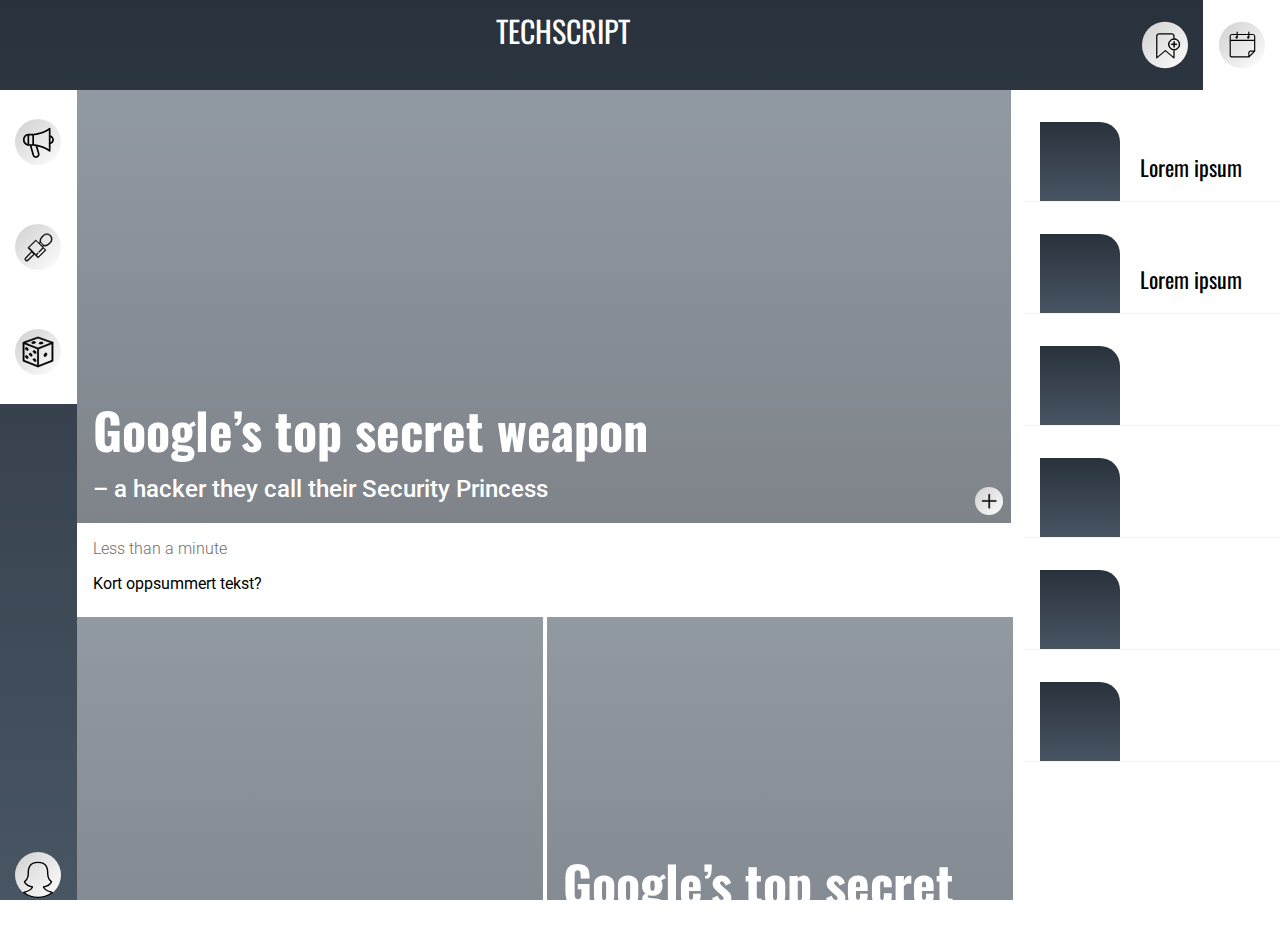
==== index.html @ 0b2beb5d "fix script" ====
<html>

<head>
    <title>Techscript</title>
    <link rel="stylesheet" href="normalize.css" />
    <link rel="stylesheet" href="style.css" />
    <link href="https://fonts.googleapis.com/css?family=Oswald:400,600|Roboto:300,400,500" rel="stylesheet" />
</head>

<body>
    <div class="wrapper_head">

        <div class="mini_menu">
            <div class="head_title logo">Techscript</div>
            <div id="articles" class="top_menu_item">
                <img src="svg/savedarticles_oval.svg" alt="megaphone" class="icons">
            </div>
            <div id="events" class="top_menu_item selected">
                <img src="svg/calendar_oval.svg" alt="megaphone" class="icons">
            </div>
        </div>
    </div>
    <div class="wrapper_main">
        <div class="column1 box">
            <div id="news" class="menu_item news_filter selected">
                <img src="svg/megaphone_oval.svg" alt="megaphone" class="icons">
            </div>
            <div id="interview" class="menu_item interviews_filter selected">
                <img src="svg/microphone_oval.svg" alt="microphone" class="icons">
            </div>
            <div id="review" class="menu_item reviews_filter selected">
                <img src="svg/dice_oval.svg" alt="dice" class="icons">
            </div>
            <div class="menu_item"></div>
            <div class="menu_item"></div>
            <div class="menu_item"></div>
            <div class="menu_item"></div>
            <div id="mypage" class="menu_item mypage" class="icons">
                <img src="svg/mypage_oval.svg" alt="mypage" class="icons">
            </div>
        </div>

        <div class="column2 box">
            <div id="article_box">
                <article class="article_large newsarticle1" data-file="articles/article_one.html" data-target="article">

                    <div class="article_photo_large">
                        <h1 class="title_1">Google’s top secret weapon</h1>
                        <h2>– a hacker they call their Security Princess</h2>
                        <img class="btn1 btn" src="svg/readlist.svg">
                        <img class="btn1check btn displaynone" src="svg/done_check.svg">
                    </div>

                    <p class="article_description"><span class="eta time_1"></span></p>
                    <p class="article_text"> Kort oppsummert tekst? </p>

                </article>


                <article class="article_small revarticle1" data-file="articles/article_one.html" data-target="article">


                    <div class="article_photo_small">
                        <h1 class="title_2">Spooky scary</h1>
                        <h2>– a hacker they call their Security Princess</h2>
                        <img class="btn2 btn" src="svg/readlist.svg">
                        <img class="btn2check btn displaynone" src="svg/done_check.svg">
                    </div>

                    <p class="article_description"><span class="eta time_2"></span></p>
                    <p class="article_text"> Kort oppsummert tekst? </p>


                </article>

                <article class="article_small intarticle1" data-file="articles/article_one.html" data-target="article">


                    <div class="article_photo_small">
                        <h1 class="title_3">Google’s top secret weapon</h1>
                        <h2>– a hacker they call their Security Princess</h2>
                        <img class="btn3 btn" src="svg/readlist.svg">
                        <img class="btn3check btn displaynone" src="svg/done_check.svg">
                    </div>

                    <p class="article_description"><span class="eta time_3"></span></p>
                    <p class="article_text">Kort oppsumert tekst? </p>


                </article>
            </div>

            <div id="mypage_box" class="displaynone">
                <div class="top_row">
                    <div class="top_left">
                        <img src="img/mypage_oval.svg" alt="my profile" class="mypage_img">
                    </div>
                    <div class="top_right">
                        <h3> Annichen Woll Eide </h3>
                        <p> Ditt abonnement er
                            <bold> Junior</bold>. For å endre abonnement, ta kontakt på en av måtene under.</p>
                    </div>
                </div>
                <div class="bottom_row">
                </div>
            </div>
        </div>
        <div class="column3 box">
            <div class="event_wrapper">
                <div class="event">
                    <div class="calender"></div>
                    <div class="event_text">Lorem ipsum</div>
                </div>
                <div class="event">
                    <div class="calender"></div>
                    <div class="event_text">Lorem ipsum</div>
                </div>
                <div class="event">
                    <div class="calender"></div>
                    <div class="event_text"></div>
                </div>
                <div class="event">
                    <div class="calender"></div>
                    <div class="event_text"> </div>
                </div>
                <div class="event">
                    <div class="calender"></div>
                    <div class="event_text"></div>
                </div>
                <div class="event">
                    <div class="calender"></div>
                    <div class="event_text"></div>
                </div>
            </div>


            <div class="reading_wrapper displaynone">
                <div class="reading_flex">

                    <div class="reading_time">

                        <ul id="clock"></ul>

                    </div>

                    <div class="reading_list">

                        <ul id="list"></ul>

                    </div>
                </div>
            </div>


        </div>
    </div>

    <script src="https://ajax.googleapis.com/ajax/libs/jquery/2.2.4/jquery.min.js"></script>
    <script src="js/plugins/readingTime.js"></script>
    <script src="js/script.js"></script>

</body>

</html>
---- style.css ----
* {
    -webkit-box-sizing: border-box;
    box-sizing: border-box;
    overflow: hidden;
}

body {
    width: 100vw;
    height: 100vh;
    background: -webkit-gradient(linear, left top, left bottom, from(#29323C), to(#485563));
    background: -webkit-linear-gradient(#29323C, #485563);
    background: -o-linear-gradient(#29323C, #485563);
    background: linear-gradient(#29323C, #485563);
}


/*TOPBAR/MENU*/

.wrapper_head {
    width: 100vw;
    height: 10vh;
    color: white;
    display: -webkit-box;
    display: -webkit-flex;
    display: -ms-flexbox;
    display: flex;
}

.mini_menu {
    width: 100vw;
    display: flex;
    flex-wrap: wrap;
}

.head_title {
    width: 88vw;
}

.logo {
    font-family: 'Oswald', sans-serif;
    font-size: 30px;
    padding-top: 8px;
    text-align: center;
    text-transform: uppercase;
}

.menu_item {
    width: 100%;
    height: 12.5%;
    display: -webkit-box;
    display: -webkit-flex;
    display: -ms-flexbox;
    display: flex;
    -webkit-flex-wrap: wrap;
    -ms-flex-wrap: wrap;
    flex-wrap: wrap;
}

.top_menu_item {
    min-width: 55px;
    width: 6vw;
    height: 100%;
    display: -webkit-box;
    display: -webkit-flex;
    display: -ms-flexbox;
    display: flex;
    -webkit-flex-wrap: wrap;
    -ms-flex-wrap: wrap;
    flex-wrap: wrap;
}

.icons {
    padding: 20%;
    width: 100%;
    height: 100%;
}


/*WRAPPER FOR PAGE*/

.wrapper_main {
    width: 100vw;
    height: 93vh;
    display: -webkit-box;
    display: -webkit-flex;
    display: -ms-flexbox;
    display: flex;
    -webkit-flex-wrap: wrap;
    -ms-flex-wrap: wrap;
    flex-wrap: wrap;
}

.box {
    min-height: 100px;
    padding: 40px;
    display: inline-block;
    vertical-align: top;
}


/*DIVIDING THE PAGE INTO COLUMNS*/

.column1 {
    width: 6vw;
    min-width: 55px;
    height: 100%;
    padding: 0;
}

.column2 {
    width: 74vw;
    background-color: white;
    overflow-y: scroll;
    padding: 0;
}

.column3 {
    width: 20vw;
    background-color: white;
    padding: 0;
}


/*ARTICLE LAYOUT*/

.article_photo_large {
    height: 433px;
    width: 73vw;
    background: linear-gradient( rgba(72, 85, 99, 0.6), rgba(41, 50, 60, 0.6)), url(img/first.jpeg);
    background-size: cover;
    position: relative;
}

.article_photo_small {
    height: 433px;
    background: linear-gradient( rgba(72, 85, 99, 0.6), rgba(41, 50, 60, 0.6)), url(img/first.jpeg);
    background-size: cover;
    position: relative;
}

.article_large {
    background-color: white;
    width: 73vw;
    margin-bottom: 8px;
    display: inline-block;
}

.article_small {
    background-color: white;
    width: 36.4vw;
    margin-bottom: 8px;
    display: inline-block;
}


/* MY PAGE LAYOUT */

#mypage_box {
    width: 100%;
    height: 100%;
}

.top_row {
    width: 100%;
    height: 40%;
    display: flex;
    flex-wrap: wrap;
}

.top_left {
    width: 25%;
}

.top_right {
    width: 75%;
    padding-left: 10%;
    align-content: center;
}

.mypage_img {
    width: 100%;
}


/*FONT AND COLOR*/

h1 {
    font-family: 'Oswald', sans-serif;
    font-size: 50px;
    padding-left: 16px;
    color: white;
    position: absolute;
    bottom: 24px;
}

h2 {
    font-family: 'Roboto', sans-serif;
    font-weight: 500;
    padding-left: 16px;
    color: white;
    position: absolute;
    bottom: 0;
}

p {
    font-family: 'Roboto', sans-serif;
    padding-left: 16px;
}


/*READING LIST*/

.display {
    display: block;
}

.displaynone {
    display: none;
}

.selected {
    background-color: white;
}

.btn {
    min-height: 2vh;
    min-width: 2vw;
    position: absolute;
    right: 8px;
    bottom: 8px;
}

.check {
    min-height: 2vh;
    min-width: 2vw;
    position: absolute;
    right: 8px;
    bottom: 8px;
}

.article_description {
    font-weight: 300;
    color: #6d6d6d;
}

.article_text {
    font-weight: 400;
}


/*READINGLIST LAYOUT*/

.reading_flex {
    display: -webkit-box;
    display: -webkit-flex;
    display: -ms-flexbox;
    display: flex;
    -webkit-flex-wrap: wrap;
    -ms-flex-wrap: wrap;
    flex-wrap: wrap;
}

.reading_time {
    min-width: 2vw;
}

.reading_list {
    min-width: 15vw;
}

ul {
    padding: 0;
}

li {
    margin-bottom: 16px;
    padding-bottom: 16px;
    border-bottom: 1px solid rgba(185, 185, 185, 0.2);
}

.clock {
    margin-left: 4px;
    height: 7.5vh;
    width: 4vw;
    background: url(svg/009-stopwatch.svg);
    background-size: cover;
    background-position: center;
    position: relative;
    border-radius: 0 20px 0 0;
    display: inline-block;
    color: white;
    padding: 22px;
    padding-top: 23px;
    line-height: 14px;
    font-family: 'roboto', sans-serif;
    font-weight: 400;
    font-size: 14px;
    text-align: center;
}

.list {
    min-height: 7.5vh;
    min-width: 15vw;
    display: inline-block;
    padding: 16px;
    font-family: 'Oswald', sans-serif;
    font-weight: 400;
    font-size: 22px;
}


/*EVENTS LAYOUT*/

.event {
    height: 80px;
    width: 315px;
    padding-left: 16px;
    padding-right: 16px;
    margin-top: 32px;
    padding-bottom: 16px;
    border-bottom: 1px solid rgba(185, 185, 185, 0.2);
}

.calender {
    height: 80px;
    width: 80px;
    background: -webkit-gradient(linear, left top, left bottom, from(#29323C), to(#485563));
    background: -webkit-linear-gradient(#29323C, #485563);
    background: -o-linear-gradient(#29323C, #485563);
    background: linear-gradient(#29323C, #485563);
    border-radius: 0 20px 0 0;
    display: inline-block;
}

.event_text {
    min-height: 7.5vh;
    min-width: 15vw;
    display: inline-block;
    padding: 16px;
    font-family: 'Oswald', sans-serif;
    font-weight: 400;
    font-size: 22px;
}
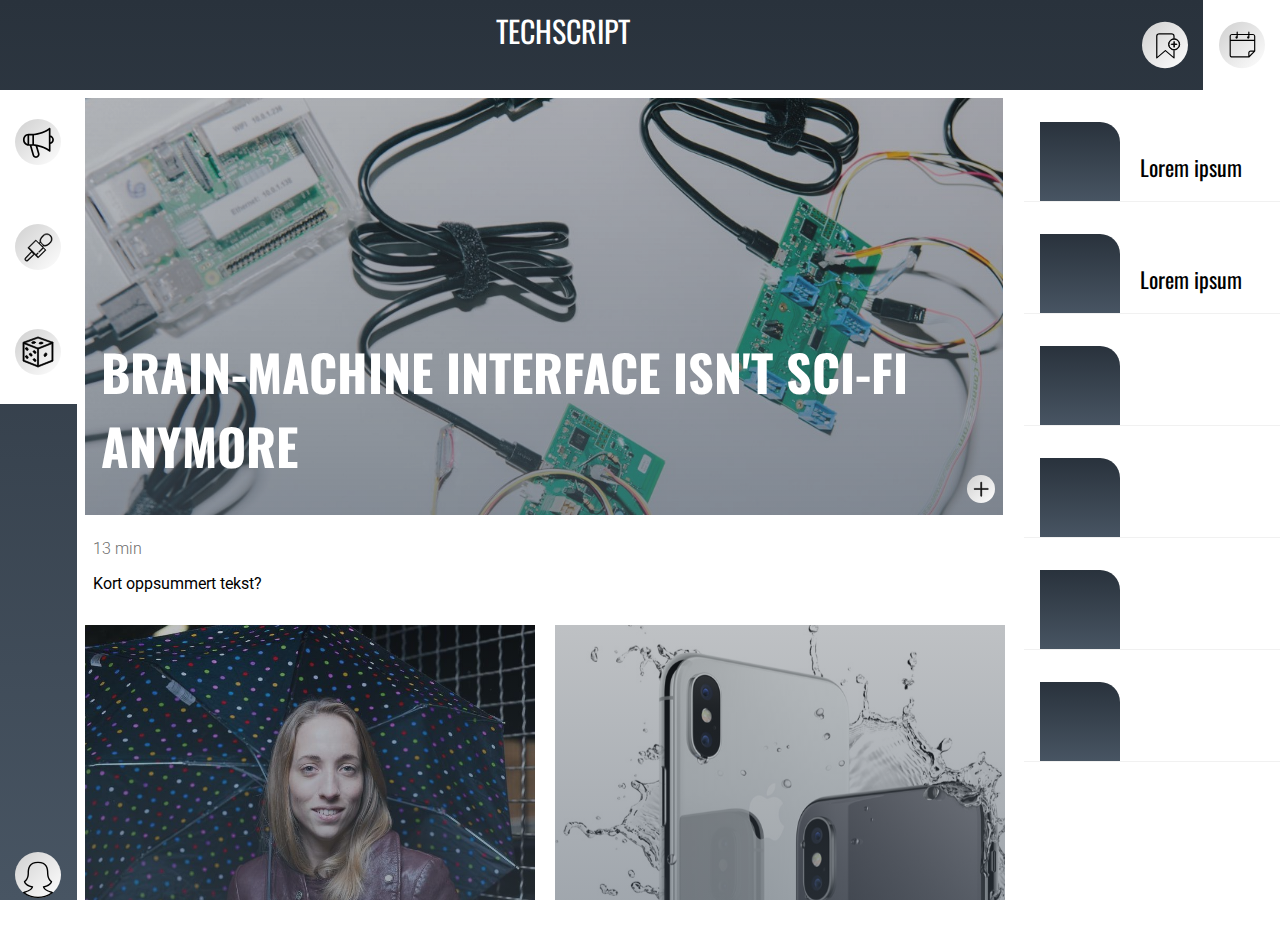
==== commit 29df9ffc: "articles_update" ====
--- a/index.html
+++ b/index.html
@@ -42,11 +42,10 @@
 
         <div class="column2 box">
             <div id="article_box">
-                <article class="article_large newsarticle1" data-file="articles/article_one.html" data-target="article">
+                <article class="article_large newsarticle1" data-file="articles/article_mind_news.html" data-target="article">
 
                     <div class="article_photo_large">
-                        <h1 class="title_1">Google’s top secret weapon</h1>
-                        <h2>– a hacker they call their Security Princess</h2>
+                        <h1 class="title_1">Brain-Machine Interface Isn't Sci-Fi Anymore</h1>
                         <img class="btn1 btn" src="svg/readlist.svg">
                         <img class="btn1check btn displaynone" src="svg/done_check.svg">
                     </div>
@@ -57,15 +56,15 @@
                 </article>
 
 
-                <article class="article_small revarticle1" data-file="articles/article_one.html" data-target="article">
+                <article class="article_small intarticle1" data-file="articles/article_Runa_int.html" data-target="article">
 
 
-                    <div class="article_photo_small">
-                        <h1 class="title_2">Spooky scary</h1>
-                        <h2>– a hacker they call their Security Princess</h2>
+                    <div class="article_photo_small_int">
+                        <h1 class="title_2">Runa Sandvik</h1>
                         <img class="btn2 btn" src="svg/readlist.svg">
                         <img class="btn2check btn displaynone" src="svg/done_check.svg">
                     </div>
+
 
                     <p class="article_description"><span class="eta time_2"></span></p>
                     <p class="article_text"> Kort oppsummert tekst? </p>
@@ -73,12 +72,11 @@
 
                 </article>
 
-                <article class="article_small intarticle1" data-file="articles/article_one.html" data-target="article">
+                <article class="article_small revarticle1" data-file="articles/article_iphone_rev.html" data-target="article">
 
 
-                    <div class="article_photo_small">
-                        <h1 class="title_3">Google’s top secret weapon</h1>
-                        <h2>– a hacker they call their Security Princess</h2>
+                    <div class="article_photo_small_rev">
+                        <h1 class="title_3">iPhone X vs. iPhone 8</h1>
                         <img class="btn3 btn" src="svg/readlist.svg">
                         <img class="btn3check btn displaynone" src="svg/done_check.svg">
                     </div>
--- a/style.css
+++ b/style.css
@@ -126,17 +126,33 @@
 .article_photo_large {
     height: 433px;
     width: 73vw;
-    background: linear-gradient( rgba(72, 85, 99, 0.6), rgba(41, 50, 60, 0.6)), url(img/first.jpeg);
+    background: linear-gradient( rgba(41, 50, 60, 0.3), rgba(72, 85, 99, 0.6)), url(img/news.jpg);
     background-size: cover;
     position: relative;
-}
-
-.article_photo_small {
+    border: 8px solid white;
+}
+
+.article_photo_small_int {
     height: 433px;
-    background: linear-gradient( rgba(72, 85, 99, 0.6), rgba(41, 50, 60, 0.6)), url(img/first.jpeg);
+    position: relative;
+    background: linear-gradient( rgba(41, 50, 60, 0.3), rgba(72, 85, 99, 0.6)), url(img/int.jpg);
     background-size: cover;
+    border: 8px solid white;
+}
+
+.article_photo_small_rev {
+    height: 433px;
     position: relative;
-}
+    background: linear-gradient( rgba(41, 50, 60, 0.3), rgba(72, 85, 99, 0.6)), url(img/x.png);
+    background-size: cover;
+    border: 8px solid white;
+}
+
+.newsarticle1 {}
+
+.intarticle1 {}
+
+.revarticle1 {}
 
 .article_large {
     background-color: white;
@@ -190,16 +206,22 @@
     padding-left: 16px;
     color: white;
     position: absolute;
-    bottom: 24px;
-}
-
-h2 {
-    font-family: 'Roboto', sans-serif;
-    font-weight: 500;
-    padding-left: 16px;
-    color: white;
-    position: absolute;
+    bottom: 0px;
+    text-transform: uppercase;
+}
+
+.title_2 {
+    position: absolute;
+    margin-bottom: 0;
     bottom: 0;
+    text-transform: uppercase;
+}
+
+.title_3 {
+    position: absolute;
+    margin-bottom: 0;
+    bottom: 0;
+    text-transform: uppercase;
 }
 
 p {
@@ -227,7 +249,7 @@
     min-width: 2vw;
     position: absolute;
     right: 8px;
-    bottom: 8px;
+    bottom: 12px;
 }
 
 .check {
@@ -235,7 +257,7 @@
     min-width: 2vw;
     position: absolute;
     right: 8px;
-    bottom: 8px;
+    bottom: 10px;
 }
 
 .article_description {
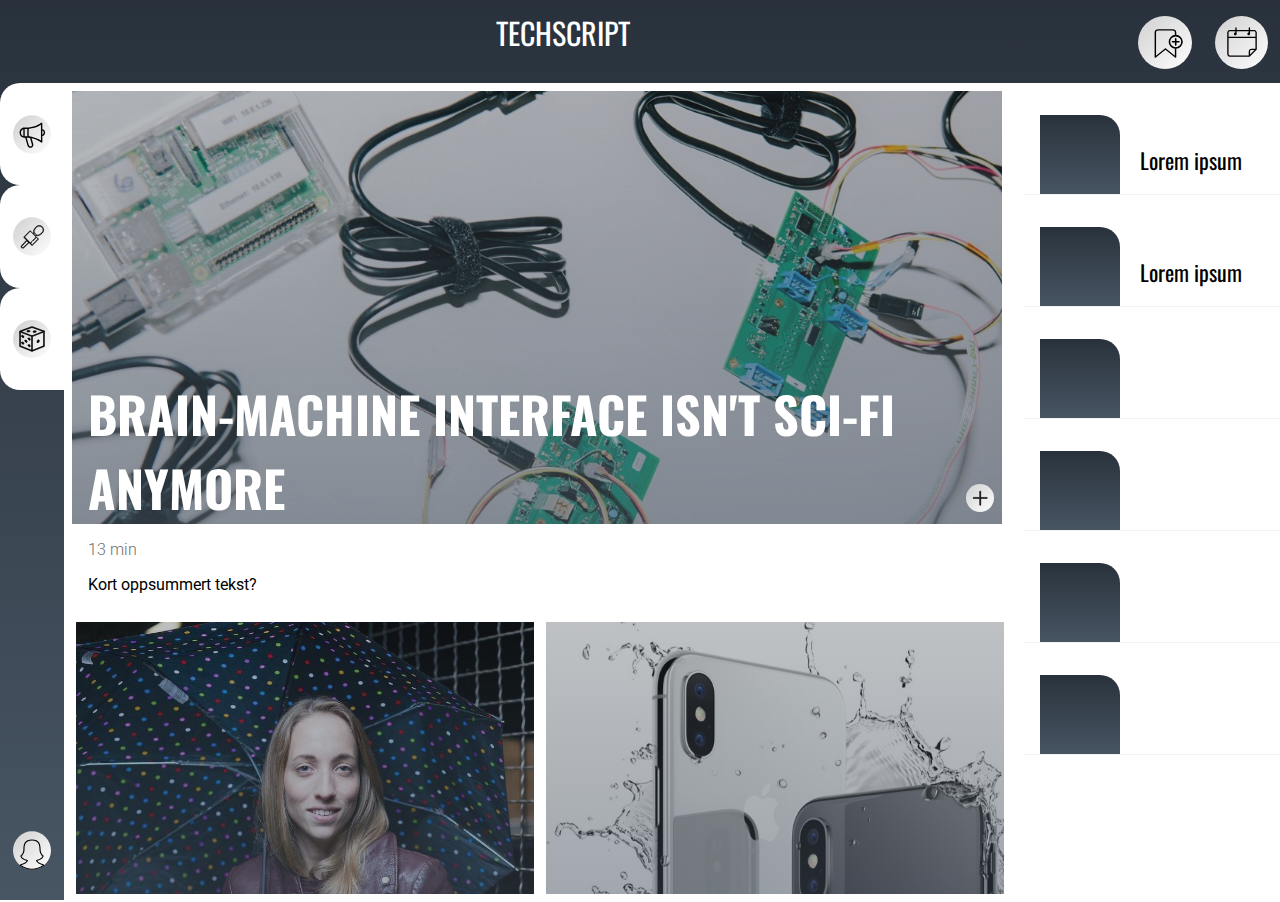
==== commit 876d8608: "+MARTE" ====
--- a/index.html
+++ b/index.html
@@ -9,34 +9,37 @@
 
 <body>
     <div class="wrapper_head">
-
-        <div class="mini_menu">
-            <div class="head_title logo">Techscript</div>
-            <div id="articles" class="top_menu_item">
-                <img src="svg/savedarticles_oval.svg" alt="megaphone" class="icons">
-            </div>
-            <div id="events" class="top_menu_item selected">
-                <img src="svg/calendar_oval.svg" alt="megaphone" class="icons">
-            </div>
+        <div class="head_title">Techscript</div>
+        <div id="articles" class="top_menu_item relative">
+            <img src="svg/savedarticles_oval.svg" alt="megaphone" class="icons_top absolute">
+            <div id="savedslide" class="height"></div>
+        </div>
+        <div id="events" class="top_menu_item relative">
+            <img src="svg/calendar_oval.svg" alt="megaphone" class="icons_top absolute">
+            <div id="eventslide" class="height"></div>
         </div>
     </div>
     <div class="wrapper_main">
         <div class="column1 box">
-            <div id="news" class="menu_item news_filter selected">
-                <img src="svg/megaphone_oval.svg" alt="megaphone" class="icons">
+            <div id="news" class="menu_item relative">
+                <img src="svg/megaphone_oval.svg" alt="megaphone" class="icons absolute">
+                <div id="newsslide" class="width selected"></div>
             </div>
-            <div id="interview" class="menu_item interviews_filter selected">
-                <img src="svg/microphone_oval.svg" alt="microphone" class="icons">
+            <div id="interview" class="menu_item relative">
+                <img src="svg/microphone_oval.svg" alt="microphone" class="icons absolute">
+                <div id="intslide" class="width selected"></div>
             </div>
-            <div id="review" class="menu_item reviews_filter selected">
-                <img src="svg/dice_oval.svg" alt="dice" class="icons">
+            <div id="review" class="menu_item relative">
+                <img src="svg/dice_oval.svg" alt="dice" class="icons absolute">
+                <div id="revslide" class="width selected"></div>
             </div>
             <div class="menu_item"></div>
             <div class="menu_item"></div>
             <div class="menu_item"></div>
             <div class="menu_item"></div>
-            <div id="mypage" class="menu_item mypage" class="icons">
-                <img src="svg/mypage_oval.svg" alt="mypage" class="icons">
+            <div id="mypage" class="menu_item">
+                <img src="svg/mypage_oval.svg" alt="mypage" class="icons absolute">
+                <div id="mypageslide" class="width"></div>
             </div>
         </div>
 
--- a/style.css
+++ b/style.css
@@ -18,25 +18,15 @@
 
 .wrapper_head {
     width: 100vw;
-    height: 10vh;
+    height: 9vh;
     color: white;
-    display: -webkit-box;
-    display: -webkit-flex;
-    display: -ms-flexbox;
-    display: flex;
-}
-
-.mini_menu {
-    width: 100vw;
-    display: flex;
-    flex-wrap: wrap;
+    position: relative;
+    display: flex;
+    margin-top: 2px;
 }
 
 .head_title {
     width: 88vw;
-}
-
-.logo {
     font-family: 'Oswald', sans-serif;
     font-size: 30px;
     padding-top: 8px;
@@ -54,19 +44,13 @@
     -webkit-flex-wrap: wrap;
     -ms-flex-wrap: wrap;
     flex-wrap: wrap;
+    position: relative;
 }
 
 .top_menu_item {
+    width: 6%;
     min-width: 55px;
-    width: 6vw;
-    height: 100%;
-    display: -webkit-box;
-    display: -webkit-flex;
-    display: -ms-flexbox;
-    display: flex;
-    -webkit-flex-wrap: wrap;
-    -ms-flex-wrap: wrap;
-    flex-wrap: wrap;
+    height: 100%;
 }
 
 .icons {
@@ -75,19 +59,23 @@
     height: 100%;
 }
 
+.icons_top {
+    padding: 15%;
+    width: 100%;
+    height: 100%;
+}
+
+.absolute {
+    position: absolute;
+}
+
 
 /*WRAPPER FOR PAGE*/
 
 .wrapper_main {
     width: 100vw;
-    height: 93vh;
-    display: -webkit-box;
-    display: -webkit-flex;
-    display: -ms-flexbox;
-    display: flex;
-    -webkit-flex-wrap: wrap;
-    -ms-flex-wrap: wrap;
-    flex-wrap: wrap;
+    height: 91vh;
+    display: flex;
 }
 
 .box {
@@ -101,17 +89,18 @@
 /*DIVIDING THE PAGE INTO COLUMNS*/
 
 .column1 {
-    width: 6vw;
+    width: 5vw;
     min-width: 55px;
     height: 100%;
     padding: 0;
 }
 
 .column2 {
-    width: 74vw;
+    width: 75vw;
     background-color: white;
     overflow-y: scroll;
     padding: 0;
+    border: 8px solid white;
 }
 
 .column3 {
@@ -129,7 +118,7 @@
     background: linear-gradient( rgba(41, 50, 60, 0.3), rgba(72, 85, 99, 0.6)), url(img/news.jpg);
     background-size: cover;
     position: relative;
-    border: 8px solid white;
+    border-right: 4px solid white;
 }
 
 .article_photo_small_int {
@@ -137,7 +126,7 @@
     position: relative;
     background: linear-gradient( rgba(41, 50, 60, 0.3), rgba(72, 85, 99, 0.6)), url(img/int.jpg);
     background-size: cover;
-    border: 8px solid white;
+    border: 4px solid white;
 }
 
 .article_photo_small_rev {
@@ -145,7 +134,7 @@
     position: relative;
     background: linear-gradient( rgba(41, 50, 60, 0.3), rgba(72, 85, 99, 0.6)), url(img/x.png);
     background-size: cover;
-    border: 8px solid white;
+    border: 4px solid white;
 }
 
 .newsarticle1 {}
@@ -206,6 +195,7 @@
     padding-left: 16px;
     color: white;
     position: absolute;
+    margin-bottom: 0;
     bottom: 0px;
     text-transform: uppercase;
 }
@@ -230,7 +220,7 @@
 }
 
 
-/*READING LIST*/
+/*MENU BUTTONS LAYOUT*/
 
 .display {
     display: block;
@@ -240,9 +230,51 @@
     display: none;
 }
 
+.relative {
+    position: relative;
+}
+
+.width {
+    width: 0%;
+    margin-left: 100%;
+    height: 100%;
+    border-radius: 20px 0 0 20px;
+    transition: margin 0.5s;
+    -webkit-transition: margin 0.5s;
+}
+
+.height {
+    height: 0%;
+    border-radius: 16px 16px 0 0;
+    margin-top: 100%;
+}
+
 .selected {
-    background-color: white;
-}
+    width: 100%;
+    background-color: white;
+    transition: margin 0.5s;
+    -webkit-transition: margin 0.5s;
+    margin-left: 0;
+}
+
+.selected_back {
+    background-color: white;
+    transition: margin 0.5s;
+    -webkit-transition: margin 0.5s;
+    margin-left: 100%;
+    width: 100%;
+}
+
+.selected_top {
+    height: 100%;
+    background-color: white;
+    transition: margin 0.5s;
+    -webkit-transition: margin 0.5s;
+    margin: 0;
+}
+
+
+/*READING LIST*/
 
 .btn {
     min-height: 2vh;
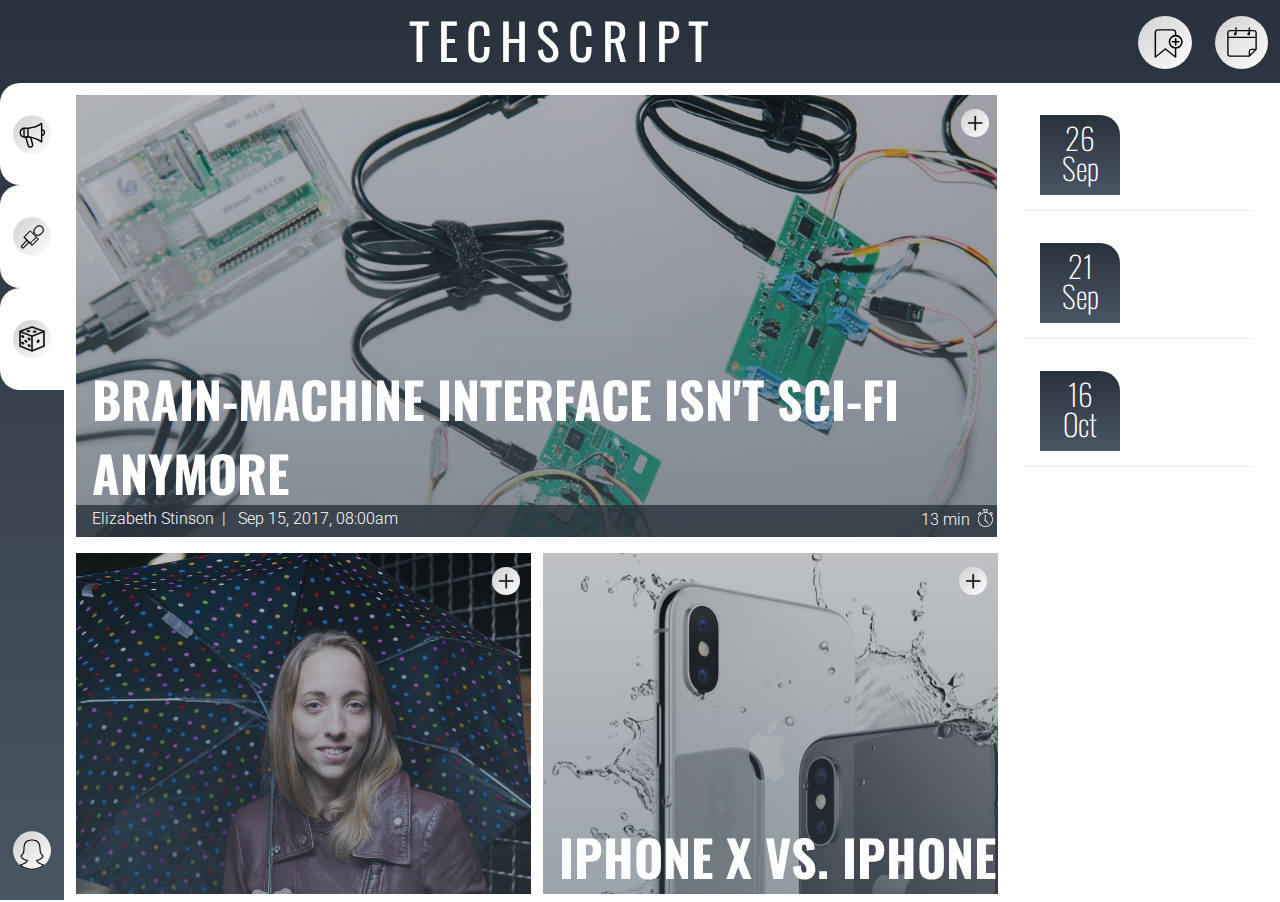
==== commit cb276c59: "update" ====
--- a/index.html
+++ b/index.html
@@ -4,7 +4,7 @@
     <title>Techscript</title>
     <link rel="stylesheet" href="normalize.css" />
     <link rel="stylesheet" href="style.css" />
-    <link href="https://fonts.googleapis.com/css?family=Oswald:400,600|Roboto:300,400,500" rel="stylesheet" />
+    <link href="https://fonts.googleapis.com/css?family=Oswald:200,400,600|Roboto:200,300,400,500" rel="stylesheet" />
 </head>
 
 <body>
@@ -47,45 +47,64 @@
             <div id="article_box">
                 <article class="article_large newsarticle1" data-file="articles/article_mind_news.html" data-target="article">
 
-                    <div class="article_photo_large">
-                        <h1 class="title_1">Brain-Machine Interface Isn't Sci-Fi Anymore</h1>
-                        <img class="btn1 btn" src="svg/readlist.svg">
-                        <img class="btn1check btn displaynone" src="svg/done_check.svg">
-                    </div>
+                    <a href="articles/article_mind_news.html">
+                        <div class="article_photo_large">
+                            <h1 class="title_1">Brain-Machine Interface Isn't Sci-Fi Anymore</h1>
+                            <div class="contain">
+                                <p class="article_description">Elizabeth Stinson<span class="space">&#124;</span> Sep 15, 2017, 08:00am</p>
 
-                    <p class="article_description"><span class="eta time_1"></span></p>
-                    <p class="article_text"> Kort oppsummert tekst? </p>
+                                <div class="contain2"><span class="eta time_1"></span><img class="stopwatch_article" src="svg/stopwatch.svg"></div>
+                            </div>
+                        </div>
+                    </a>
+
+                    <img class="btn1 btn" src="svg/readlist.svg">
+                    <img class="btn1check btn displaynone" src="svg/done_check.svg">
+
 
                 </article>
 
 
                 <article class="article_small intarticle1" data-file="articles/article_Runa_int.html" data-target="article">
 
+                    <a href="articles/article_Runa_int.html">
+                        <div class="article_photo_small_int">
+                            <h1 class="title_2">Runa Sandvik</h1>
+                            <div class="contain_small">
+                                <p class="article_description">Joseph Cox<span class="space">&#124;</span> Mar 27, 2017, 10:22pm</p>
 
-                    <div class="article_photo_small_int">
-                        <h1 class="title_2">Runa Sandvik</h1>
-                        <img class="btn2 btn" src="svg/readlist.svg">
-                        <img class="btn2check btn displaynone" src="svg/done_check.svg">
-                    </div>
+                                <div class="contain2"><span class="eta time_2"></span><img class="stopwatch_article" src="svg/stopwatch.svg"></div>
+                            </div>
+                        </div>
+                    </a>
+
+                    <img class="btn2 btn" src="svg/readlist.svg">
+                    <img class="btn2check btn displaynone" src="svg/done_check.svg">
 
 
-                    <p class="article_description"><span class="eta time_2"></span></p>
-                    <p class="article_text"> Kort oppsummert tekst? </p>
 
 
                 </article>
 
                 <article class="article_small revarticle1" data-file="articles/article_iphone_rev.html" data-target="article">
 
+                    <a href="articles/article_iphone_rev.html">
+                        <div class="article_photo_small_rev">
+                            <h1 class="title_3">iPhone X vs. iPhone 8</h1>
 
-                    <div class="article_photo_small_rev">
-                        <h1 class="title_3">iPhone X vs. iPhone 8</h1>
-                        <img class="btn3 btn" src="svg/readlist.svg">
-                        <img class="btn3check btn displaynone" src="svg/done_check.svg">
-                    </div>
+                            <div class="contain_small">
+                                <p class="article_description">Chris Welch <span class="space">&#124;</span> Sep 13, 2017, 03:18pm</p>
 
-                    <p class="article_description"><span class="eta time_3"></span></p>
-                    <p class="article_text">Kort oppsumert tekst? </p>
+                                <div class="contain2"><span class="eta time_3"></span><img class="stopwatch_article" src="svg/stopwatch.svg"></div>
+                            </div>
+
+                        </div>
+                    </a>
+                    <img class="btn3 btn" src="svg/readlist.svg">
+                    <img class="btn3check btn displaynone" src="svg/done_check.svg">
+
+
+
 
 
                 </article>
@@ -108,35 +127,39 @@
         </div>
         <div class="column3 box">
             <div class="event_wrapper">
-                <div class="event">
-                    <div class="calender"></div>
-                    <div class="event_text">Lorem ipsum</div>
-                </div>
-                <div class="event">
-                    <div class="calender"></div>
-                    <div class="event_text">Lorem ipsum</div>
-                </div>
-                <div class="event">
-                    <div class="calender"></div>
-                    <div class="event_text"></div>
-                </div>
-                <div class="event">
-                    <div class="calender"></div>
-                    <div class="event_text"> </div>
-                </div>
-                <div class="event">
-                    <div class="calender"></div>
-                    <div class="event_text"></div>
-                </div>
-                <div class="event">
-                    <div class="calender"></div>
-                    <div class="event_text"></div>
-                </div>
+                <a href="https://www.facebook.com/events/912896855516233/?fref=ts" target="_blank" class="event">
+                    <div class="date">26<br> Sep</div>
+                    <div class="calender">Girl Tech Party 2017<br>
+                        <span class="place">Arne Garborgsplass 4<br>08.00am - 3.00pm</span>
+                    </div>
+                    <div class="event_text">
+                    </div>
+                </a>
+                <a href="https://www.facebook.com/events/1423662997717636/?acontext=%7B%22ref%22%3A%2225%22%2C%22sid_reminder%22%3A%226465908492179488103%22%2C%22action_history%22%3A%22null%22%7D" target="_blank" class="event">
+                    <div class="date">21<br> Sep</div>
+                    <div class="calender">Earlynerd: Sanda Zahirovic - Er jeg en bløff?<br>
+                        <span class="place">Rosenkrantz gate 21<br>08.00am - 09.30am</span>
+                    </div>
+
+                    <div class="event_text">
+                    </div>
+                </a>
+                <a href="https://www.facebook.com/events/387049711676242/?fref=ts" target="_blank" class="event">
+                    <div class="date">16<br> Oct</div>
+                    <div class="calender">Aftenposten A-Tech<br>
+                        <span class="place">Kirsten Flagstadplass 1<br>09.00am - 16.00pm</span>
+                    </div>
+                    <div class="event_text">
+                        <br>
+                    </div>
+                </a>
+
             </div>
 
 
             <div class="reading_wrapper displaynone">
                 <div class="reading_flex">
+
 
                     <div class="reading_time">
 
@@ -144,11 +167,6 @@
 
                     </div>
 
-                    <div class="reading_list">
-
-                        <ul id="list"></ul>
-
-                    </div>
                 </div>
             </div>
 
--- a/style.css
+++ b/style.css
@@ -28,10 +28,11 @@
 .head_title {
     width: 88vw;
     font-family: 'Oswald', sans-serif;
-    font-size: 30px;
-    padding-top: 8px;
+    font-size: 50px;
+    font-weight: 400;
     text-align: center;
     text-transform: uppercase;
+    letter-spacing: 8px;
 }
 
 .menu_item {
@@ -113,48 +114,199 @@
 /*ARTICLE LAYOUT*/
 
 .article_photo_large {
-    height: 433px;
+    height: 50vh;
     width: 73vw;
     background: linear-gradient( rgba(41, 50, 60, 0.3), rgba(72, 85, 99, 0.6)), url(img/news.jpg);
     background-size: cover;
-    position: relative;
-    border-right: 4px solid white;
+    border: 4px solid white;
+}
+
+.article_photo_large:active {
+    transform: scale(0.99);
 }
 
 .article_photo_small_int {
-    height: 433px;
-    position: relative;
+    height: 50vh;
     background: linear-gradient( rgba(41, 50, 60, 0.3), rgba(72, 85, 99, 0.6)), url(img/int.jpg);
     background-size: cover;
     border: 4px solid white;
 }
 
+.article_photo_small_int:active {
+    transform: scale(0.99);
+}
+
 .article_photo_small_rev {
-    height: 433px;
-    position: relative;
+    height: 50vh;
     background: linear-gradient( rgba(41, 50, 60, 0.3), rgba(72, 85, 99, 0.6)), url(img/x.png);
     background-size: cover;
     border: 4px solid white;
 }
 
-.newsarticle1 {}
-
-.intarticle1 {}
-
-.revarticle1 {}
+.article_photo_small_rev:active {
+    transform: scale(0.99);
+}
 
 .article_large {
     background-color: white;
-    width: 73vw;
+    width: 98%;
     margin-bottom: 8px;
     display: inline-block;
+    position: relative;
 }
 
 .article_small {
     background-color: white;
-    width: 36.4vw;
+    width: 49%;
     margin-bottom: 8px;
     display: inline-block;
+    position: relative;
+}
+
+
+/*FONT AND COLOR*/
+
+h1 {
+    width: 100%;
+    font-family: 'Oswald', sans-serif;
+    font-size: 50px;
+    padding-left: 16px;
+    color: white;
+    position: absolute;
+    margin-bottom: 0;
+    bottom: 32px;
+    text-transform: uppercase;
+}
+
+.title_2 {
+    position: absolute;
+    margin-bottom: 0;
+    bottom: 32px;
+    text-transform: uppercase;
+}
+
+.title_3 {
+    position: absolute;
+    margin-bottom: 0;
+    bottom: 32px;
+    text-transform: uppercase;
+}
+
+p {
+    font-family: 'Roboto', sans-serif;
+    padding-left: 16px;
+}
+
+
+/*TIME, DATE AND AUTHOR*/
+
+.contain {
+    width: 100%;
+    height: 32px;
+    position: absolute;
+    display: flex;
+    justify-content: space-between;
+    background-color: rgba(41, 50, 60, 0.8);
+    bottom: 4px;
+}
+
+.contain_small {
+    width: 98.8%;
+    height: 32px;
+    position: absolute;
+    display: flex;
+    justify-content: space-between;
+    background-color: rgba(41, 50, 60, 0.8);
+    bottom: 4px;
+}
+
+.article_description {
+    font-weight: 300;
+    color: #fff;
+    display: inline-block;
+    margin-top: 4px;
+    margin-bottom: 4px;
+}
+
+.contain2 {
+    display: inline-block;
+    margin-top: 4px;
+    margin-bottom: 4px;
+}
+
+.stopwatch_article {
+    padding-left: 8px;
+    margin-right: 8px;
+    margin-bottom: -2px;
+}
+
+.space {
+    margin-left: 8px;
+    margin-right: 8px;
+}
+
+.eta {
+    font-family: 'Roboto', sans-serif;
+    font-size: 16px;
+    font-weight: 300;
+    color: #fff;
+}
+
+.stopwatch {
+    padding-left: 8px;
+    margin-bottom: -4px;
+}
+
+
+/*BUTTON FOR READLIST*/
+
+.btn {
+    min-height: 2vh;
+    min-width: 2vw;
+}
+
+.btn1 {
+    position: absolute;
+    top: 2vh;
+    right: 0.6vw;
+}
+
+.btn2 {
+    position: absolute;
+    top: 2vh;
+    right: 1.1vw;
+}
+
+.btn3 {
+    position: absolute;
+    top: 2vh;
+    right: 1.1vw;
+}
+
+.check {
+    min-height: 2vh;
+    min-width: 2vw;
+    position: absolute;
+    right: 8px;
+    bottom: 10px;
+}
+
+.btn1check {
+    position: absolute;
+    top: 2vh;
+    right: 0.6vw;
+}
+
+.btn2check {
+    position: absolute;
+    top: 2vh;
+    right: 1.1vw;
+}
+
+.btn3check {
+    position: absolute;
+    top: 2vh;
+    right: 1.1vw;
 }
 
 
@@ -187,39 +339,6 @@
 }
 
 
-/*FONT AND COLOR*/
-
-h1 {
-    font-family: 'Oswald', sans-serif;
-    font-size: 50px;
-    padding-left: 16px;
-    color: white;
-    position: absolute;
-    margin-bottom: 0;
-    bottom: 0px;
-    text-transform: uppercase;
-}
-
-.title_2 {
-    position: absolute;
-    margin-bottom: 0;
-    bottom: 0;
-    text-transform: uppercase;
-}
-
-.title_3 {
-    position: absolute;
-    margin-bottom: 0;
-    bottom: 0;
-    text-transform: uppercase;
-}
-
-p {
-    font-family: 'Roboto', sans-serif;
-    padding-left: 16px;
-}
-
-
 /*MENU BUTTONS LAYOUT*/
 
 .display {
@@ -274,34 +393,6 @@
 }
 
 
-/*READING LIST*/
-
-.btn {
-    min-height: 2vh;
-    min-width: 2vw;
-    position: absolute;
-    right: 8px;
-    bottom: 12px;
-}
-
-.check {
-    min-height: 2vh;
-    min-width: 2vw;
-    position: absolute;
-    right: 8px;
-    bottom: 10px;
-}
-
-.article_description {
-    font-weight: 300;
-    color: #6d6d6d;
-}
-
-.article_text {
-    font-weight: 400;
-}
-
-
 /*READINGLIST LAYOUT*/
 
 .reading_flex {
@@ -314,12 +405,9 @@
     flex-wrap: wrap;
 }
 
-.reading_time {
-    min-width: 2vw;
-}
-
-.reading_list {
-    min-width: 15vw;
+.timewatch {
+    padding-left: 8px;
+    margin-bottom: -4px;
 }
 
 ul {
@@ -327,55 +415,109 @@
 }
 
 li {
-    margin-bottom: 16px;
-    padding-bottom: 16px;
+    width: 18vw;
     border-bottom: 1px solid rgba(185, 185, 185, 0.2);
+    position: relative;
+}
+
+.list {
+    padding-top: 8px;
+    min-width: 16vw;
+    display: inline-block;
+    font-family: 'Oswald', sans-serif;
+    font-weight: 200;
+    font-size: 20px;
 }
 
 .clock {
-    margin-left: 4px;
-    height: 7.5vh;
-    width: 4vw;
-    background: url(svg/009-stopwatch.svg);
-    background-size: cover;
-    background-position: center;
-    position: relative;
+    min-width: 16vw;
+    padding-top: 8px;
+    padding-bottom: 8px;
     border-radius: 0 20px 0 0;
     display: inline-block;
-    color: white;
-    padding: 22px;
-    padding-top: 23px;
-    line-height: 14px;
     font-family: 'roboto', sans-serif;
-    font-weight: 400;
+    font-weight: 300;
     font-size: 14px;
+    color: #485563;
+}
+
+.link_list {
+    color: black;
+}
+
+.add_remove {
+    width: 100%;
+    height: 100%;
+    position: absolute;
+    top: 0;
+}
+
+.read {
+    display: none;
+}
+
+.close {
+    display: none;
+}
+
+.add_remove:hover .read {
+    display: block;
+    background-color: rgba(41, 50, 60, 0.81);
+    width: 80%;
+    height: 100px;
+    position: absolute;
+    top: 0;
+    font-family: 'Roboto', sans-serif;
+    font-weight: 200;
+    font-size: 28px;
+    line-height: 80px;
+    text-transform: uppercase;
+    color: #fff;
     text-align: center;
-}
-
-.list {
-    min-height: 7.5vh;
-    min-width: 15vw;
-    display: inline-block;
-    padding: 16px;
-    font-family: 'Oswald', sans-serif;
-    font-weight: 400;
-    font-size: 22px;
+    text-decoration: none;
+}
+
+.add_remove:hover .close {
+    display: block;
+    border-left: 2px solid white;
+    background-color: rgba(41, 50, 60, 0.81);
+    width: 20%;
+    height: 100px;
+    position: absolute;
+    top: 0;
+    right: 0;
+    font-family: 'Roboto', sans-serif;
+    font-weight: 200;
+    font-size: 30px;
+    line-height: 72px;
+    color: #fff;
+    text-align: center;
+}
+
+.read:active {
+    transform: scale(0.99);
+}
+
+.close:active {
+    transform: scale(0.99);
 }
 
 
 /*EVENTS LAYOUT*/
 
 .event {
-    height: 80px;
-    width: 315px;
+    height: 96px;
+    width: 18vw;
     padding-left: 16px;
     padding-right: 16px;
     margin-top: 32px;
-    padding-bottom: 16px;
     border-bottom: 1px solid rgba(185, 185, 185, 0.2);
-}
-
-.calender {
+    display: flex;
+    flex-wrap: wrap;
+    text-decoration: none;
+}
+
+.date {
     height: 80px;
     width: 80px;
     background: -webkit-gradient(linear, left top, left bottom, from(#29323C), to(#485563));
@@ -384,6 +526,33 @@
     background: linear-gradient(#29323C, #485563);
     border-radius: 0 20px 0 0;
     display: inline-block;
+    margin-bottom: 16px;
+    color: white;
+    font-family: 'Oswald', sans-serif;
+    font-weight: 200;
+    padding-top: 8px;
+    text-align: center;
+    font-size: 30px;
+    line-height: 30px;
+}
+
+.calender {
+    padding-top: 14px;
+    width: 70%;
+    height: 50% font-family: 'Oswald', sans-serif;
+    font-weight: 200;
+    color: black;
+    font-size: 14px;
+    padding-left: 8px;
+}
+
+.place {
+    height: 50%;
+    width: 70%;
+    font-family: 'Roboto', sans-serif;
+    font-weight: 200;
+    color: #485563;
+    font-size: 14px;
 }
 
 .event_text {
@@ -395,3 +564,7 @@
     font-weight: 400;
     font-size: 22px;
 }
+
+.event:active {
+    transform: scale(0.99);
+}
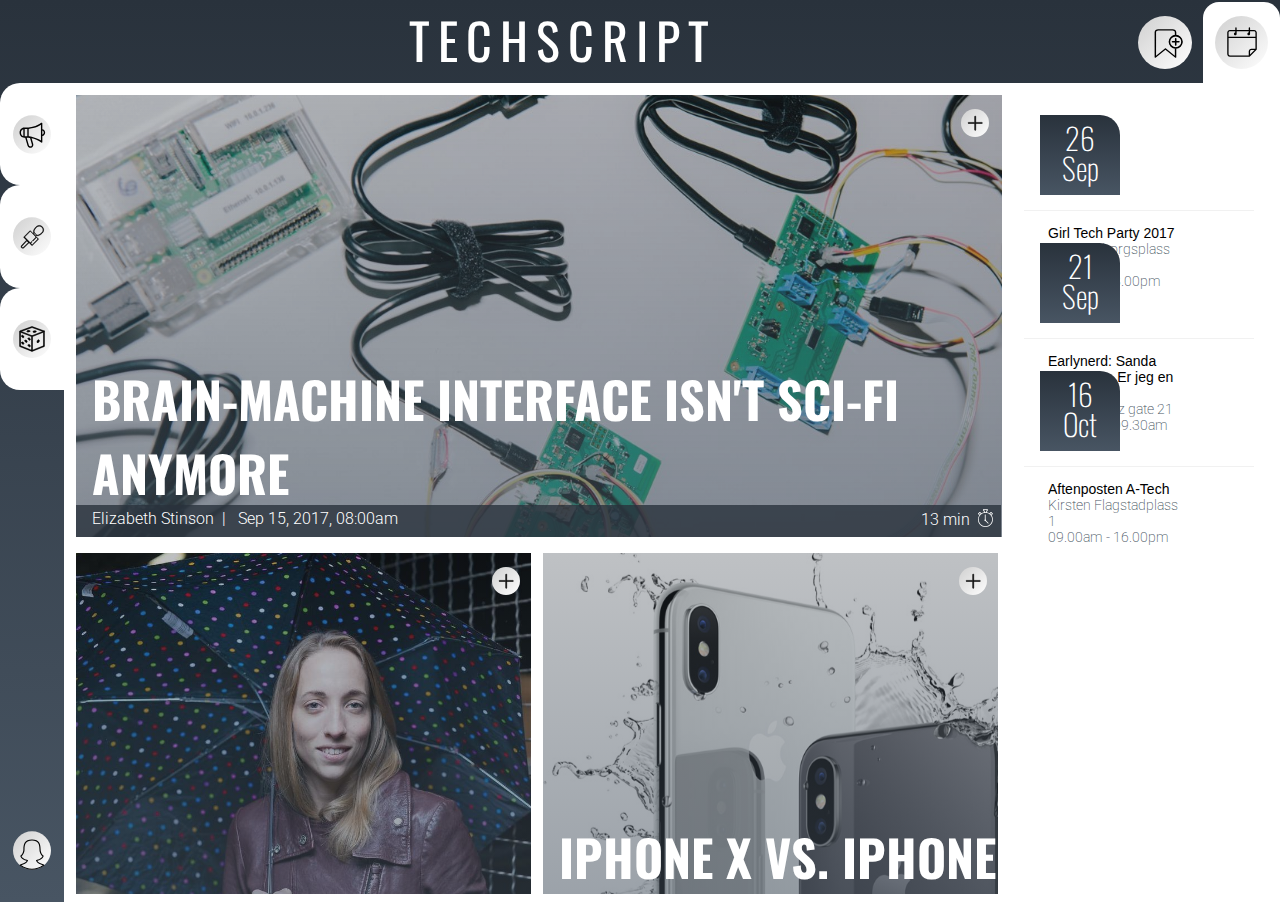
==== commit d0af09ba: "update" ====
--- a/index.html
+++ b/index.html
@@ -16,7 +16,7 @@
         </div>
         <div id="events" class="top_menu_item relative">
             <img src="svg/calendar_oval.svg" alt="megaphone" class="icons_top absolute">
-            <div id="eventslide" class="height"></div>
+            <div id="eventslide" class="height selected_top"></div>
         </div>
     </div>
     <div class="wrapper_main">
@@ -33,10 +33,8 @@
                 <img src="svg/dice_oval.svg" alt="dice" class="icons absolute">
                 <div id="revslide" class="width selected"></div>
             </div>
-            <div class="menu_item"></div>
-            <div class="menu_item"></div>
-            <div class="menu_item"></div>
-            <div class="menu_item"></div>
+            <div id="space_item" class="menu_item space_box"></div>
+
             <div id="mypage" class="menu_item">
                 <img src="svg/mypage_oval.svg" alt="mypage" class="icons absolute">
                 <div id="mypageslide" class="width"></div>
@@ -111,17 +109,56 @@
             </div>
 
             <div id="mypage_box" class="displaynone">
-                <div class="top_row">
-                    <div class="top_left">
+                <div class="row">
+                    <div class="left">
                         <img src="img/mypage_oval.svg" alt="my profile" class="mypage_img">
                     </div>
-                    <div class="top_right">
+                    <div class="middle_big">
                         <h3> Annichen Woll Eide </h3>
-                        <p> Ditt abonnement er
-                            <bold> Junior</bold>. For å endre abonnement, ta kontakt på en av måtene under.</p>
-                    </div>
-                </div>
-                <div class="bottom_row">
+                        <h4> e-post</h4>
+                        <p> annichen@mail.no</p>
+                        <button>Endre</button>
+                        <h4> passord</h4>
+                        <p> ********</p>
+                        <button>Endre</button>
+                        <br>
+                        <br>
+                        <p> Ditt abonnement er MINI til 29,-/mnd.</p>
+                        <button> Endre </button>
+                    </div>
+                </div>
+                <div class="row">
+                    <div class="left">
+                    </div>
+                    <div class="middle">
+                        <h3>Vil du snakke med oss?</h3>
+                        <p> Du kan nå oss på telefon, epost eller du kan komme innom våre kontorer i Oslo sentrum.</p>
+                        <h4>Telefon</h4>
+                        <p>22 33 44 55</p>
+                        <h4>E-post</h4>
+                        <p>kundesenter@techscript.no</p>
+                        <h4>Adresse</h4>
+                        <p>Prinsens gate 5, Oslo</p>
+                    </div>
+                </div>
+                <div class="row">
+                    <div class="left">
+                    </div>
+                    <div class="middle">
+                        <h3>Spørsmålsskjema</h3>
+                        <p>Send oss en melding i skjemaet under eller se de andre måtene du kan kontakte oss på.</p>
+                        <form action="/action_page.php" class="contact_form">
+                            Melding
+                            <br>
+                            <br>
+                            <input type="text" name="Melding" value="" class="input_form">
+                            <br><br>
+                            <button class="form_btn"> Send </button>
+                        </form>
+                        <p>Vi svarer deg så raskt vi kan og senest innen 3 arbeidsdager.</p>
+                    </div>
+                    <div class="right">
+                    </div>
                 </div>
             </div>
         </div>
--- a/style.css
+++ b/style.css
@@ -1,7 +1,6 @@
 * {
     -webkit-box-sizing: border-box;
     box-sizing: border-box;
-    overflow: hidden;
 }
 
 body {
@@ -11,6 +10,7 @@
     background: -webkit-linear-gradient(#29323C, #485563);
     background: -o-linear-gradient(#29323C, #485563);
     background: linear-gradient(#29323C, #485563);
+    overflow: hidden;
 }
 
 
@@ -48,6 +48,10 @@
     position: relative;
 }
 
+#space_item {
+    height: 50%;
+}
+
 .top_menu_item {
     width: 6%;
     min-width: 55px;
@@ -271,16 +275,28 @@
     right: 0.6vw;
 }
 
+.btn1:active {
+    transform: scale(1);
+}
+
 .btn2 {
     position: absolute;
     top: 2vh;
     right: 1.1vw;
 }
 
+.btn2:active {
+    transform: scale(1);
+}
+
 .btn3 {
     position: absolute;
     top: 2vh;
     right: 1.1vw;
+}
+
+.btn3:active {
+    transform: scale(1);
 }
 
 .check {
@@ -309,6 +325,23 @@
     right: 1.1vw;
 }
 
+.btn1check,
+.btn2check,
+.btn3check {
+    animation: check 0.3s ease 1;
+}
+
+@keyframes check {
+    0% {
+        opacity: 0.1;
+        transform: scale(0);
+    }
+    100% {
+        opacity: 1;
+        transform: scale(1);
+    }
+}
+
 
 /* MY PAGE LAYOUT */
 
@@ -317,25 +350,75 @@
     height: 100%;
 }
 
-.top_row {
-    width: 100%;
-    height: 40%;
+.row {
+    width: 100%;
+    height: auto;
     display: flex;
     flex-wrap: wrap;
-}
-
-.top_left {
+    padding-bottom: 48px;
+}
+
+.left {
     width: 25%;
 }
 
-.top_right {
+.middle {
+    width: 50%;
+    border-top: 1px solid black;
+}
+
+.middle_big {
     width: 75%;
-    padding-left: 10%;
-    align-content: center;
+}
+
+.right {
+    width: 25%;
 }
 
 .mypage_img {
     width: 100%;
+    height: auto;
+    max-height: 30vh;
+}
+
+
+/*MYPAGE FORM*/
+
+.contact_form {
+    width: 100%;
+    padding-left: 16px;
+}
+
+.input_form {
+    width: 100%;
+    height: 80px;
+    border-radius: 10px 10px 10px 10px;
+}
+
+button {
+    border-radius: 10px 10px 10px 10px;
+    border: none;
+    background-color: #184974;
+    color: white;
+    padding: 8px;
+    margin-left: 16px;
+    font-size: 10pt;
+    text-transform: uppercase;
+}
+
+.form_btn {
+    margin-left: 0;
+}
+
+button {
+    border-radius: 10px 10px 10px 10px;
+    border: none;
+    background-color: #184974;
+    color: white;
+    padding: 8px;
+    margin-left: 16px;
+    font-size: 10pt;
+    text-transform: uppercase;
 }
 
 
@@ -479,6 +562,7 @@
 
 .add_remove:hover .close {
     display: block;
+    border-radius: 0 20px 0 0;
     border-left: 2px solid white;
     background-color: rgba(41, 50, 60, 0.81);
     width: 20%;
@@ -568,3 +652,68 @@
 .event:active {
     transform: scale(0.99);
 }
+
+
+/*MOBILE LAYOUT*/
+
+@media (min-width: 768px) and (max-width: 1024px) {
+    * {
+        overflow: hidden;
+    }
+    /*    Header */
+    .wrapper_head {
+        height: 5vh;
+    }
+    /*    Main wrapper */
+    .wrapper_main {
+        height: 95vh;
+    }
+    #article_box {
+        overflow: scroll;
+        padding-bottom: 5%;
+    }
+    /*    Artiklene */
+    Artikler .article_large {
+        width: 100%;
+    }
+    .article_small {
+        width: 100%;
+    }
+    /*    Menu */
+    .menu_item {
+        height: 5%;
+    }
+    #space_item {
+        height: 80%;
+    }
+    .width {
+        border-radius: 16px 0 0 16px;
+    }
+    .icons {
+        padding: 15%;
+    }
+    /*    Kolonne 3*/
+    /*    Event wrapper*/
+    .event_wrapper,
+    .reading_wrapper {
+        padding-right: 5%;
+    }
+    .event {
+        width: 100%;
+        padding: 0;
+    }
+    .date {
+        height: 60px;
+        width: 60px;
+        margin-left: 8px;
+        font-size: 20px;
+        line-height: 20px;
+    }
+    .calender {
+        width: 60%;
+        font-size: 12px;
+    }
+    .place {
+        display: none;
+    }
+}
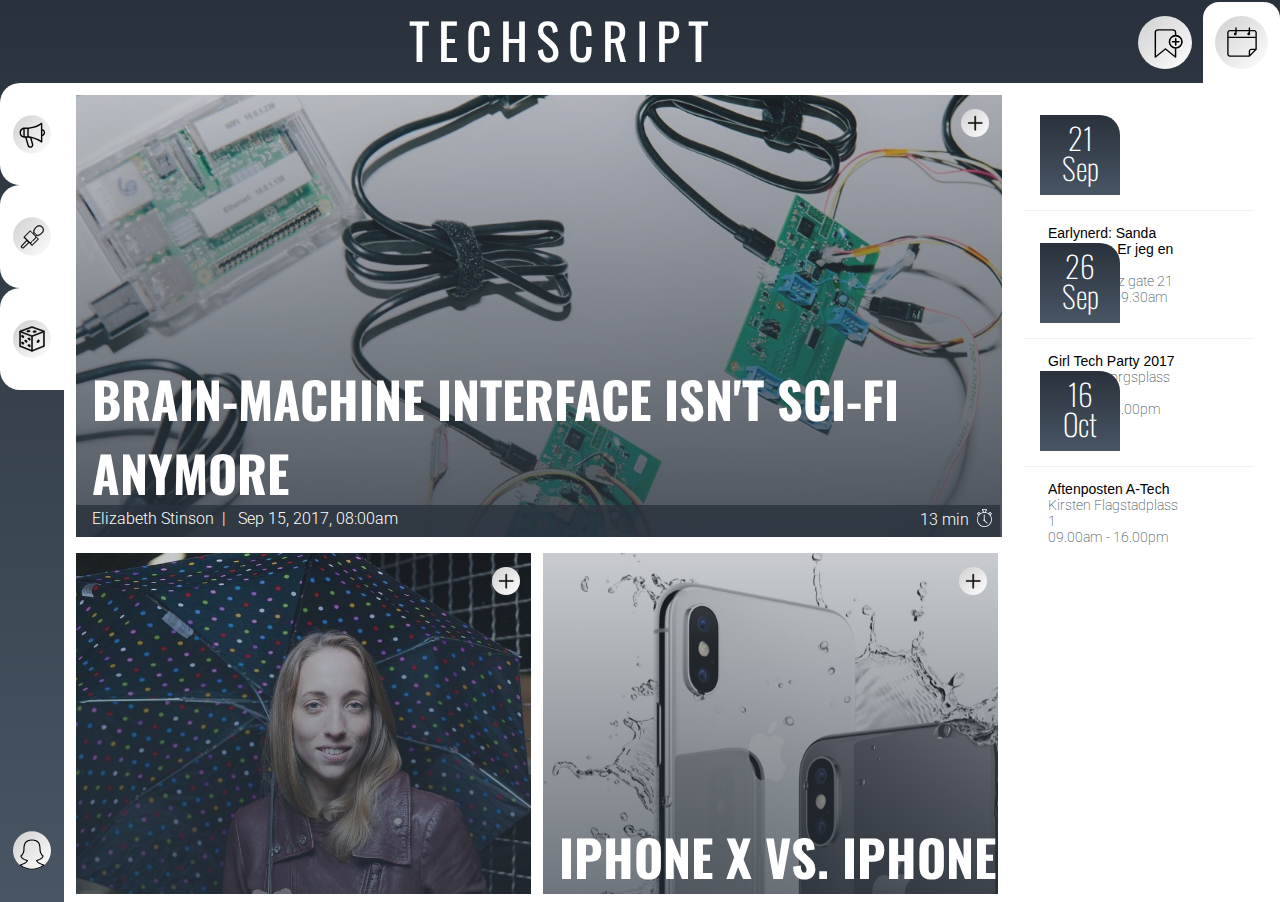
==== commit adc23f98: "update" ====
--- a/index.html
+++ b/index.html
@@ -164,31 +164,26 @@
         </div>
         <div class="column3 box">
             <div class="event_wrapper">
+                <a href="https://www.facebook.com/events/1423662997717636/?acontext=%7B%22ref%22%3A%2225%22%2C%22sid_reminder%22%3A%226465908492179488103%22%2C%22action_history%22%3A%22null%22%7D" target="_blank" class="event">
+                    <div class="date">21<br> Sep</div>
+                    <div class="calender">Earlynerd: Sanda Zahirovic - Er jeg en bløff?<br>
+                        <span class="place">Rosenkrantz gate 21<br>08.00am - 09.30am</span>
+                    </div>
+
+                </a>
                 <a href="https://www.facebook.com/events/912896855516233/?fref=ts" target="_blank" class="event">
                     <div class="date">26<br> Sep</div>
                     <div class="calender">Girl Tech Party 2017<br>
                         <span class="place">Arne Garborgsplass 4<br>08.00am - 3.00pm</span>
                     </div>
-                    <div class="event_text">
-                    </div>
-                </a>
-                <a href="https://www.facebook.com/events/1423662997717636/?acontext=%7B%22ref%22%3A%2225%22%2C%22sid_reminder%22%3A%226465908492179488103%22%2C%22action_history%22%3A%22null%22%7D" target="_blank" class="event">
-                    <div class="date">21<br> Sep</div>
-                    <div class="calender">Earlynerd: Sanda Zahirovic - Er jeg en bløff?<br>
-                        <span class="place">Rosenkrantz gate 21<br>08.00am - 09.30am</span>
-                    </div>
-
-                    <div class="event_text">
-                    </div>
+
                 </a>
                 <a href="https://www.facebook.com/events/387049711676242/?fref=ts" target="_blank" class="event">
                     <div class="date">16<br> Oct</div>
                     <div class="calender">Aftenposten A-Tech<br>
                         <span class="place">Kirsten Flagstadplass 1<br>09.00am - 16.00pm</span>
                     </div>
-                    <div class="event_text">
-                        <br>
-                    </div>
+
                 </a>
 
             </div>
--- a/style.css
+++ b/style.css
@@ -120,7 +120,7 @@
 .article_photo_large {
     height: 50vh;
     width: 73vw;
-    background: linear-gradient( rgba(41, 50, 60, 0.3), rgba(72, 85, 99, 0.6)), url(img/news.jpg);
+    background: linear-gradient( rgba(72, 85, 99, 0.3), rgba(41, 50, 60, 0.8)), url(img/news.jpg);
     background-size: cover;
     border: 4px solid white;
 }
@@ -131,7 +131,7 @@
 
 .article_photo_small_int {
     height: 50vh;
-    background: linear-gradient( rgba(41, 50, 60, 0.3), rgba(72, 85, 99, 0.6)), url(img/int.jpg);
+    background: linear-gradient( rgba(72, 85, 99, 0.3), rgba(41, 50, 60, 0.8)), url(img/int.jpg);
     background-size: cover;
     border: 4px solid white;
 }
@@ -142,7 +142,7 @@
 
 .article_photo_small_rev {
     height: 50vh;
-    background: linear-gradient( rgba(41, 50, 60, 0.3), rgba(72, 85, 99, 0.6)), url(img/x.png);
+    background: linear-gradient( rgba(72, 85, 99, 0.3), rgba(41, 50, 60, 0.8)), url(img/x.png);
     background-size: cover;
     border: 4px solid white;
 }
@@ -182,6 +182,20 @@
     text-transform: uppercase;
 }
 
+h3 {
+    padding-left: 16px;
+    font-family: 'Oswald', sans-serif;
+    text-transform: uppercase;
+}
+
+h4 {
+    padding-left: 16px;
+    font-family: 'Oswald', sans-serif;
+    font-weight: 100;
+    text-transform: uppercase;
+    margin-bottom: 0;
+}
+
 .title_2 {
     position: absolute;
     margin-bottom: 0;
@@ -205,7 +219,7 @@
 /*TIME, DATE AND AUTHOR*/
 
 .contain {
-    width: 100%;
+    width: 99.9%;
     height: 32px;
     position: absolute;
     display: flex;
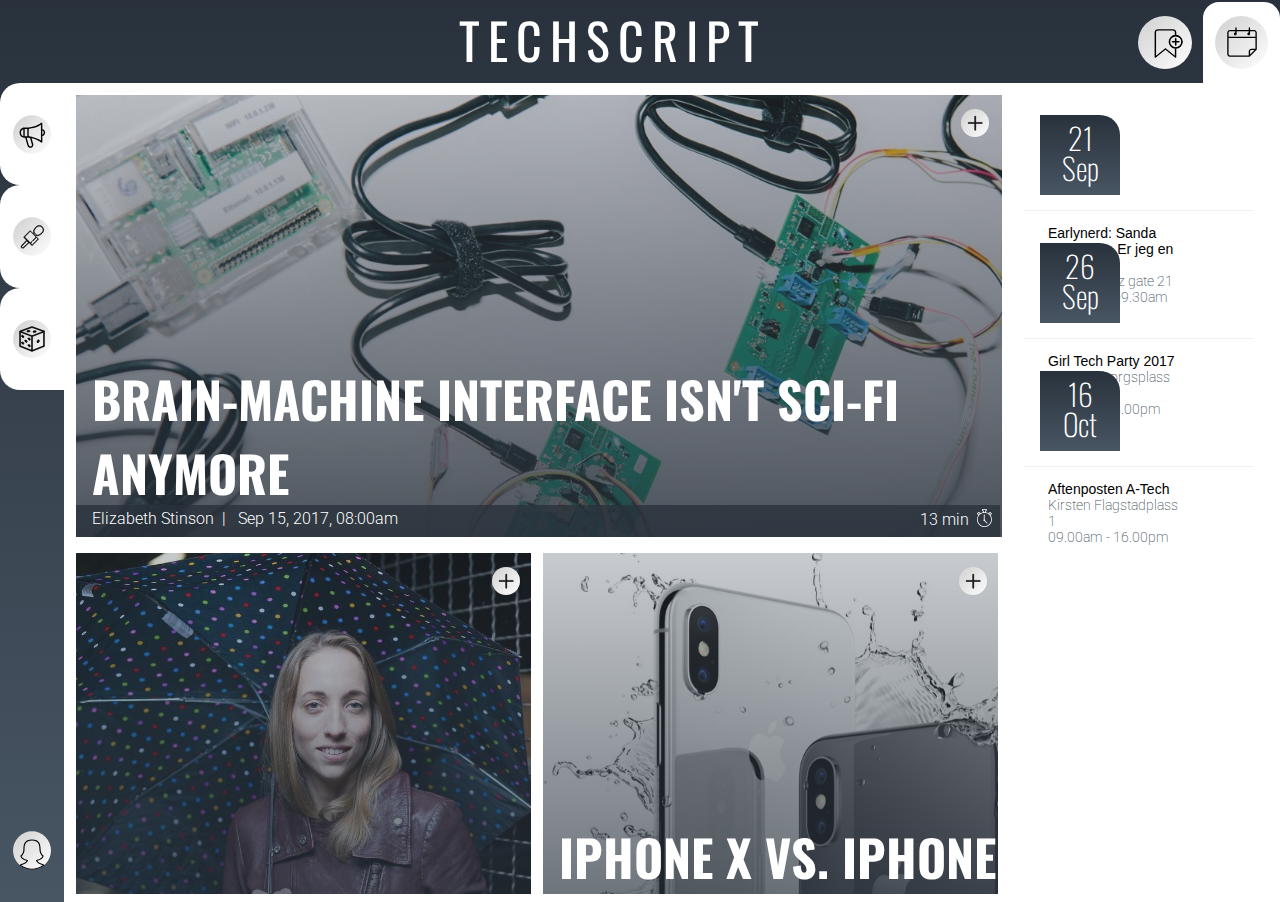
==== commit f1e12aab: "title" ====
--- a/index.html
+++ b/index.html
@@ -111,7 +111,7 @@
             <div id="mypage_box" class="displaynone">
                 <div class="row">
                     <div class="left">
-                        <img src="img/mypage_oval.svg" alt="my profile" class="mypage_img">
+                        <img src="svg/mypage_oval.svg" alt="my profile" class="mypage_img">
                     </div>
                     <div class="middle_big">
                         <h3> Annichen Woll Eide </h3>
--- a/style.css
+++ b/style.css
@@ -33,6 +33,7 @@
     text-align: center;
     text-transform: uppercase;
     letter-spacing: 8px;
+    padding-left: 100px;
 }
 
 .menu_item {
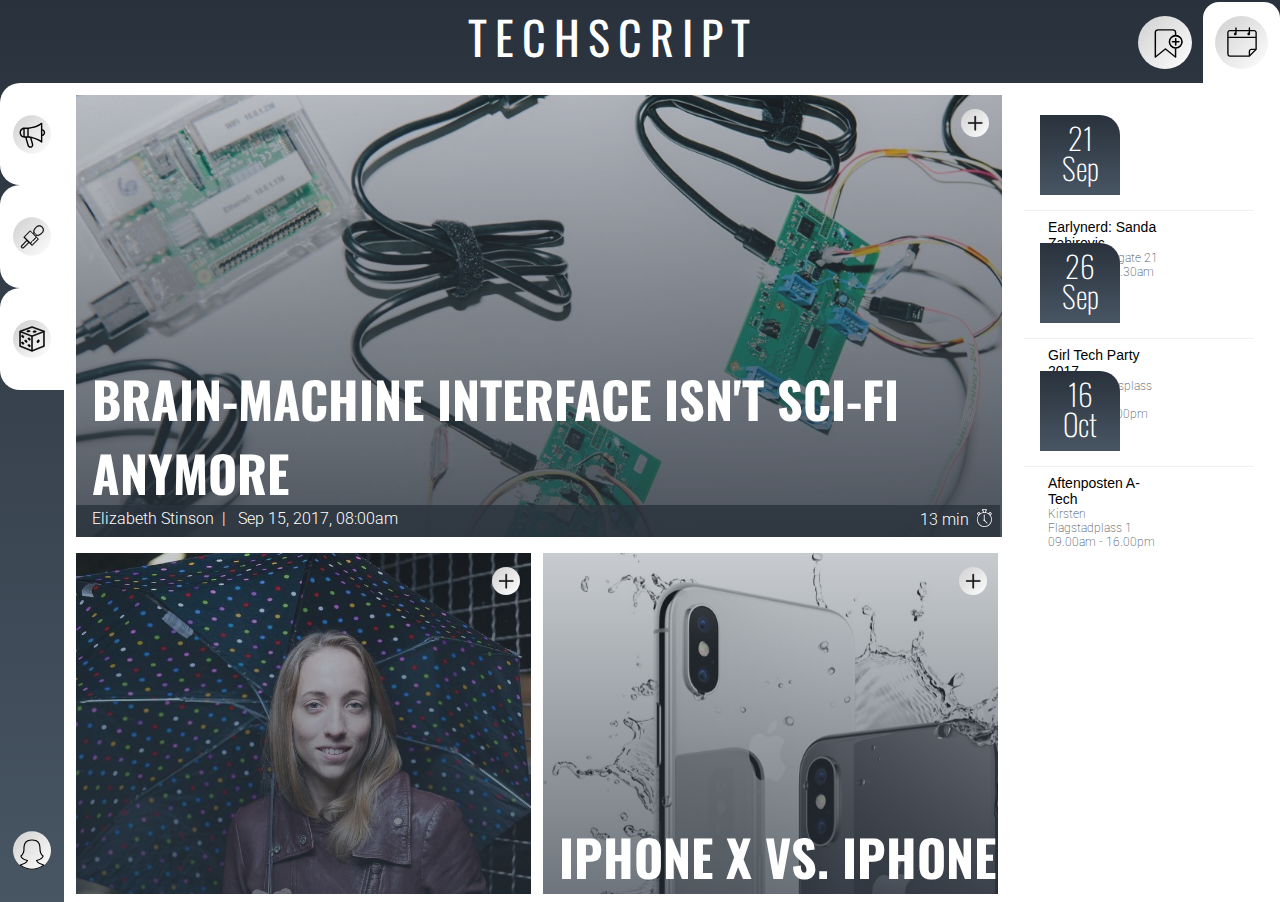
==== commit 779e1a33: "size" ====
--- a/index.html
+++ b/index.html
@@ -166,7 +166,7 @@
             <div class="event_wrapper">
                 <a href="https://www.facebook.com/events/1423662997717636/?acontext=%7B%22ref%22%3A%2225%22%2C%22sid_reminder%22%3A%226465908492179488103%22%2C%22action_history%22%3A%22null%22%7D" target="_blank" class="event">
                     <div class="date">21<br> Sep</div>
-                    <div class="calender">Earlynerd: Sanda Zahirovic - Er jeg en bløff?<br>
+                    <div class="calender">Earlynerd: Sanda Zahirovic<br>
                         <span class="place">Rosenkrantz gate 21<br>08.00am - 09.30am</span>
                     </div>
 
--- a/style.css
+++ b/style.css
@@ -28,7 +28,7 @@
 .head_title {
     width: 88vw;
     font-family: 'Oswald', sans-serif;
-    font-size: 50px;
+    font-size: 46px;
     font-weight: 400;
     text-align: center;
     text-transform: uppercase;
@@ -509,22 +509,25 @@
 }
 
 ul {
+    list-style-type: none;
     padding: 0;
 }
 
 li {
+    list-style-type: none;
+    height: 100px;
     width: 18vw;
     border-bottom: 1px solid rgba(185, 185, 185, 0.2);
     position: relative;
 }
 
 .list {
-    padding-top: 8px;
+    padding-top: 16px;
     min-width: 16vw;
     display: inline-block;
     font-family: 'Oswald', sans-serif;
     font-weight: 200;
-    font-size: 20px;
+    font-size: 16px;
 }
 
 .clock {
@@ -568,7 +571,7 @@
     font-family: 'Roboto', sans-serif;
     font-weight: 200;
     font-size: 28px;
-    line-height: 80px;
+    line-height: 100px;
     text-transform: uppercase;
     color: #fff;
     text-align: center;
@@ -588,7 +591,7 @@
     font-family: 'Roboto', sans-serif;
     font-weight: 200;
     font-size: 30px;
-    line-height: 72px;
+    line-height: 92px;
     color: #fff;
     text-align: center;
 }
@@ -636,8 +639,8 @@
 }
 
 .calender {
-    padding-top: 14px;
-    width: 70%;
+    padding-top: 8px;
+    width: 60%;
     height: 50% font-family: 'Oswald', sans-serif;
     font-weight: 200;
     color: black;
@@ -651,7 +654,7 @@
     font-family: 'Roboto', sans-serif;
     font-weight: 200;
     color: #485563;
-    font-size: 14px;
+    font-size: 12px;
 }
 
 .event_text {
